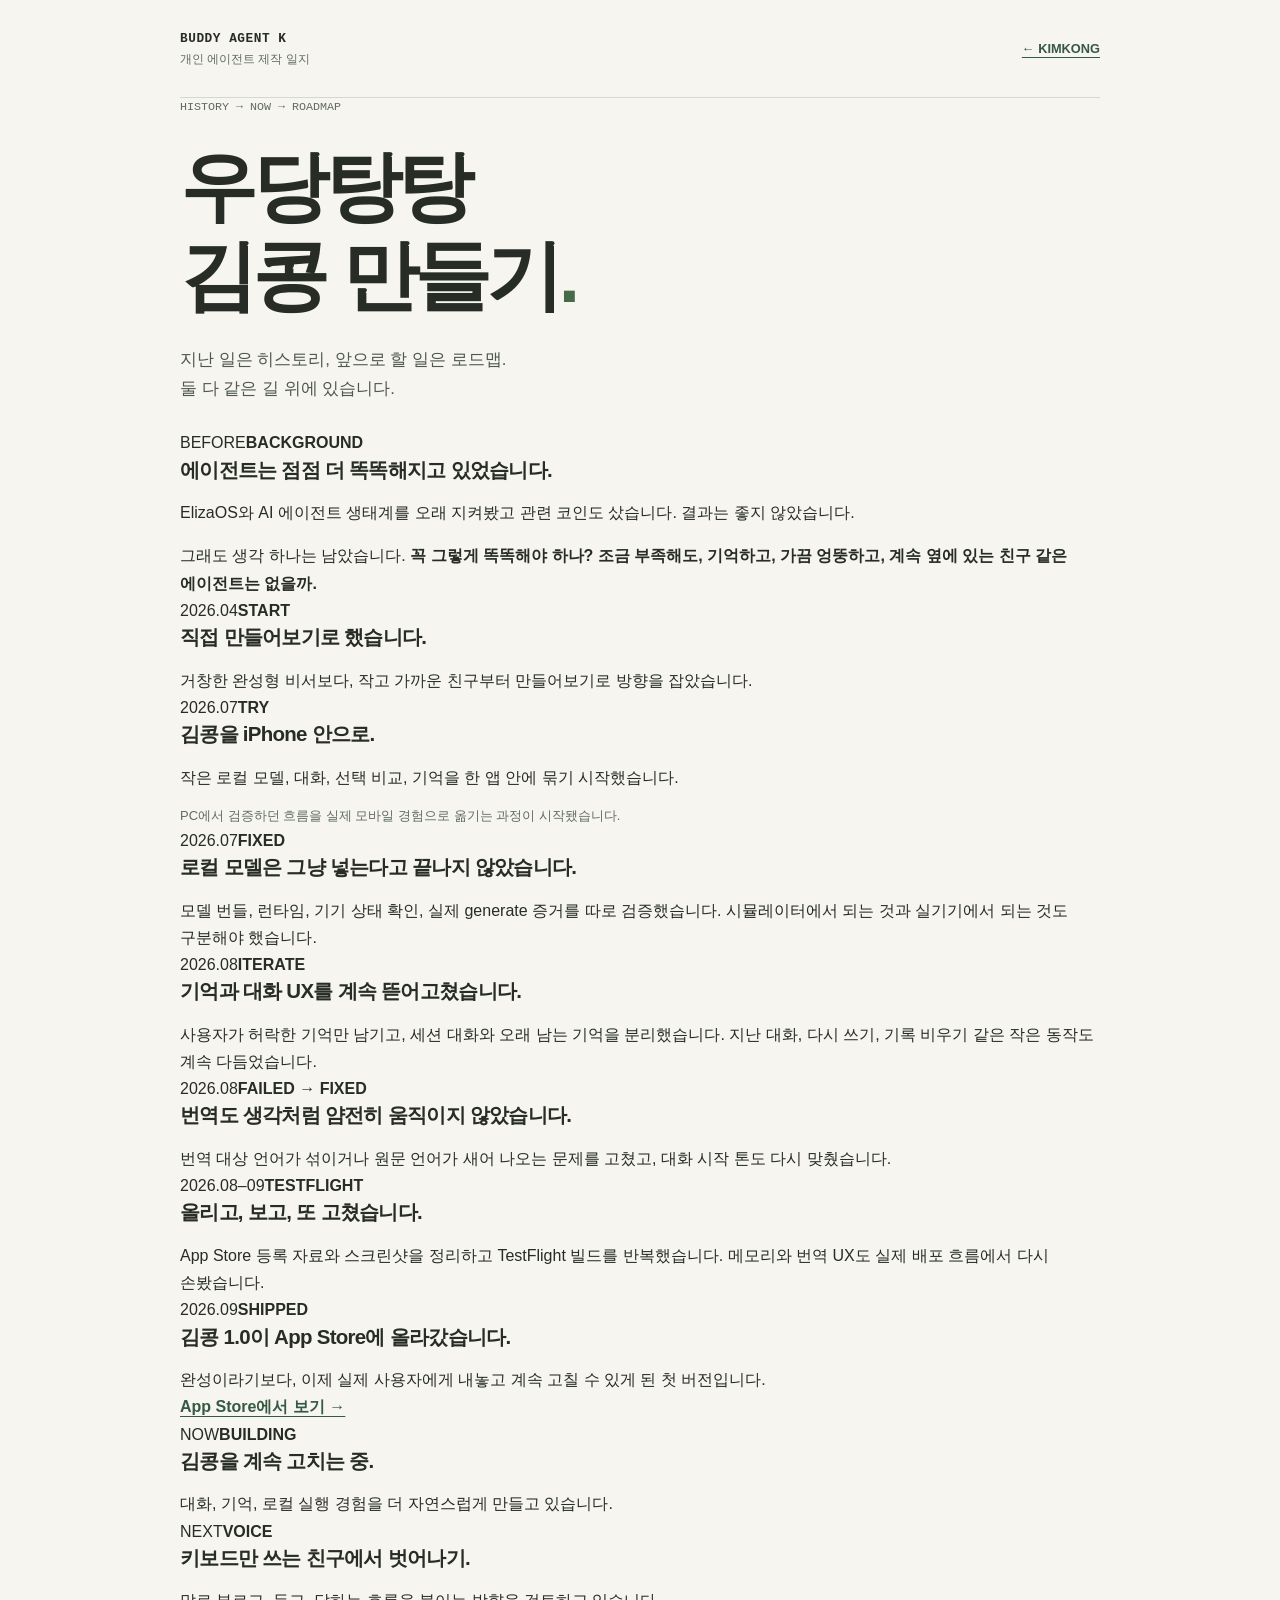
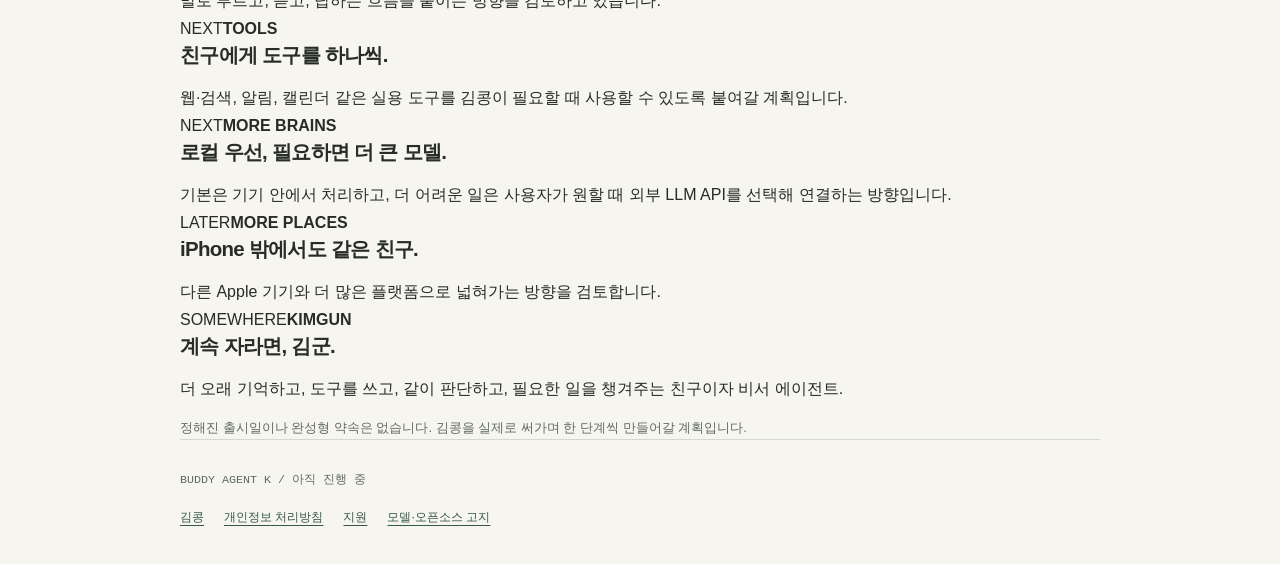
==== journey/index.html @ 725066d2 "Add KimKong journey timeline" ====
<!doctype html>
<html lang="ko">
<head>
  <meta charset="utf-8">
  <meta name="viewport" content="width=device-width, initial-scale=1">
  <meta name="description" content="김콩이 시작되고, 실패하고, 고치고, App Store에 올라오기까지. 그리고 앞으로 붙여갈 기능을 한 타임라인으로 정리합니다.">
  <title>Journey · 김콩</title>
  <link rel="stylesheet" href="../styles.css">
</head>
<body class="home journey-page">
  <a class="skip-link" href="#main">본문으로 건너뛰기</a>
  <div class="site-bar">
    <a class="wordmark" href="../">BUDDY AGENT K<span>개인 에이전트 제작 일지</span></a>
    <a href="../">← KIMKONG</a>
  </div>

  <main id="main">
    <header class="journey-hero">
      <p class="build-label">HISTORY → NOW → ROADMAP</p>
      <h1>우당탕탕<br>김콩 만들기<span class="period">.</span></h1>
      <p class="intro">지난 일은 히스토리, 앞으로 할 일은 로드맵.<br>둘 다 같은 길 위에 있습니다.</p>
    </header>

    <section class="timeline" aria-label="김콩 개발 타임라인">
      <article class="timeline-item past">
        <div class="timeline-meta"><span>BEFORE</span><b>BACKGROUND</b></div>
        <div class="timeline-body">
          <h2>에이전트는 점점 더 똑똑해지고 있었습니다.</h2>
          <p>ElizaOS와 AI 에이전트 생태계를 오래 지켜봤고 관련 코인도 샀습니다. 결과는 좋지 않았습니다.</p>
          <p>그래도 생각 하나는 남았습니다. <strong>꼭 그렇게 똑똑해야 하나? 조금 부족해도, 기억하고, 가끔 엉뚱하고, 계속 옆에 있는 친구 같은 에이전트는 없을까.</strong></p>
        </div>
      </article>

      <article class="timeline-item past">
        <div class="timeline-meta"><span>2026.04</span><b>START</b></div>
        <div class="timeline-body">
          <h2>직접 만들어보기로 했습니다.</h2>
          <p>거창한 완성형 비서보다, 작고 가까운 친구부터 만들어보기로 방향을 잡았습니다.</p>
        </div>
      </article>

      <article class="timeline-item past">
        <div class="timeline-meta"><span>2026.07</span><b>TRY</b></div>
        <div class="timeline-body">
          <h2>김콩을 iPhone 안으로.</h2>
          <p>작은 로컬 모델, 대화, 선택 비교, 기억을 한 앱 안에 묶기 시작했습니다.</p>
          <p class="aside">PC에서 검증하던 흐름을 실제 모바일 경험으로 옮기는 과정이 시작됐습니다.</p>
        </div>
      </article>

      <article class="timeline-item past">
        <div class="timeline-meta"><span>2026.07</span><b>FIXED</b></div>
        <div class="timeline-body">
          <h2>로컬 모델은 그냥 넣는다고 끝나지 않았습니다.</h2>
          <p>모델 번들, 런타임, 기기 상태 확인, 실제 generate 증거를 따로 검증했습니다. 시뮬레이터에서 되는 것과 실기기에서 되는 것도 구분해야 했습니다.</p>
        </div>
      </article>

      <article class="timeline-item past">
        <div class="timeline-meta"><span>2026.08</span><b>ITERATE</b></div>
        <div class="timeline-body">
          <h2>기억과 대화 UX를 계속 뜯어고쳤습니다.</h2>
          <p>사용자가 허락한 기억만 남기고, 세션 대화와 오래 남는 기억을 분리했습니다. 지난 대화, 다시 쓰기, 기록 비우기 같은 작은 동작도 계속 다듬었습니다.</p>
        </div>
      </article>

      <article class="timeline-item past">
        <div class="timeline-meta"><span>2026.08</span><b>FAILED → FIXED</b></div>
        <div class="timeline-body">
          <h2>번역도 생각처럼 얌전히 움직이지 않았습니다.</h2>
          <p>번역 대상 언어가 섞이거나 원문 언어가 새어 나오는 문제를 고쳤고, 대화 시작 톤도 다시 맞췄습니다.</p>
        </div>
      </article>

      <article class="timeline-item past">
        <div class="timeline-meta"><span>2026.08–09</span><b>TESTFLIGHT</b></div>
        <div class="timeline-body">
          <h2>올리고, 보고, 또 고쳤습니다.</h2>
          <p>App Store 등록 자료와 스크린샷을 정리하고 TestFlight 빌드를 반복했습니다. 메모리와 번역 UX도 실제 배포 흐름에서 다시 손봤습니다.</p>
        </div>
      </article>

      <article class="timeline-item past shipped">
        <div class="timeline-meta"><span>2026.09</span><b>SHIPPED</b></div>
        <div class="timeline-body">
          <h2>김콩 1.0이 App Store에 올라갔습니다.</h2>
          <p>완성이라기보다, 이제 실제 사용자에게 내놓고 계속 고칠 수 있게 된 첫 버전입니다.</p>
          <a class="text-link" href="https://apps.apple.com/kr/app/%EA%B9%80%EC%BD%A9/id6804726430">App Store에서 보기 →</a>
        </div>
      </article>

      <article class="timeline-item now">
        <div class="timeline-meta"><span>NOW</span><b>BUILDING</b></div>
        <div class="timeline-body">
          <h2>김콩을 계속 고치는 중.</h2>
          <p>대화, 기억, 로컬 실행 경험을 더 자연스럽게 만들고 있습니다.</p>
        </div>
      </article>

      <article class="timeline-item future">
        <div class="timeline-meta"><span>NEXT</span><b>VOICE</b></div>
        <div class="timeline-body">
          <h2>키보드만 쓰는 친구에서 벗어나기.</h2>
          <p>말로 부르고, 듣고, 답하는 흐름을 붙이는 방향을 검토하고 있습니다.</p>
        </div>
      </article>

      <article class="timeline-item future">
        <div class="timeline-meta"><span>NEXT</span><b>TOOLS</b></div>
        <div class="timeline-body">
          <h2>친구에게 도구를 하나씩.</h2>
          <p>웹·검색, 알림, 캘린더 같은 실용 도구를 김콩이 필요할 때 사용할 수 있도록 붙여갈 계획입니다.</p>
        </div>
      </article>

      <article class="timeline-item future">
        <div class="timeline-meta"><span>NEXT</span><b>MORE BRAINS</b></div>
        <div class="timeline-body">
          <h2>로컬 우선, 필요하면 더 큰 모델.</h2>
          <p>기본은 기기 안에서 처리하고, 더 어려운 일은 사용자가 원할 때 외부 LLM API를 선택해 연결하는 방향입니다.</p>
        </div>
      </article>

      <article class="timeline-item future">
        <div class="timeline-meta"><span>LATER</span><b>MORE PLACES</b></div>
        <div class="timeline-body">
          <h2>iPhone 밖에서도 같은 친구.</h2>
          <p>다른 Apple 기기와 더 많은 플랫폼으로 넓혀가는 방향을 검토합니다.</p>
        </div>
      </article>

      <article class="timeline-item future last">
        <div class="timeline-meta"><span>SOMEWHERE</span><b>KIMGUN</b></div>
        <div class="timeline-body">
          <h2>계속 자라면, 김군.</h2>
          <p>더 오래 기억하고, 도구를 쓰고, 같이 판단하고, 필요한 일을 챙겨주는 친구이자 비서 에이전트.</p>
          <p class="aside">정해진 출시일이나 완성형 약속은 없습니다. 김콩을 실제로 써가며 한 단계씩 만들어갈 계획입니다.</p>
        </div>
      </article>
    </section>
  </main>

  <footer class="site-footer">
    <span class="footer-mark">BUDDY AGENT K <span aria-hidden="true">/</span> 아직 진행 중</span>
    <nav aria-label="정책 및 지원">
      <a href="../">김콩</a>
      <a href="../privacy/">개인정보 처리방침</a>
      <a href="../support/">지원</a>
      <a href="../notices/">모델·오픈소스 고지</a>
    </nav>
  </footer>
</body>
</html>
---- styles.css ----
:root {
  color-scheme: light;
  --canvas: #f8f4e9;
  --card: #fffdf7;
  --ink: #20261f;
  --muted: #606c60;
  --line: #c6cfbd;
  --sage: #dce8d2;
  --coral: #e7745b;
}
* { box-sizing: border-box; }
body { background: var(--canvas); color: var(--ink); font-family: -apple-system, BlinkMacSystemFont, "Apple SD Gothic Neo", sans-serif; line-height: 1.7; margin: 0; }
main { margin: 0 auto; max-width: 820px; padding: 48px 20px 80px; }
header, section { background: var(--card); border: 1px solid var(--line); border-radius: 24px; margin-bottom: 18px; padding: 24px; }
h1, h2 { line-height: 1.3; }
h1 { font-size: clamp(2rem, 7vw, 3.2rem); margin: 0 0 8px; }
h2 { font-size: 1.25rem; margin: 0 0 10px; }
p, ul { margin-bottom: 0; }
ul { padding-left: 1.25rem; }
code { overflow-wrap: anywhere; }
a { color: #9f3f30; font-weight: 700; }
.eyebrow { color: var(--coral); font-size: .82rem; font-weight: 900; letter-spacing: .08em; }
.lead, .meta { color: var(--muted); }
.meta { font-size: .88rem; }
.notice { background: #f8ded5; }
nav { display: flex; flex-wrap: wrap; gap: 12px; margin-top: 18px; }
nav a { background: var(--sage); border-radius: 999px; padding: 8px 14px; text-decoration: none; }
@media (max-width: 520px) { main { padding-top: 20px; } header, section { border-radius: 18px; padding: 18px; } }

/* Homepage only: keep the existing policy and support page styles intact. */
.home { background: #f6f5ef; color: #272c27; word-break: keep-all; overflow-wrap: anywhere; }
.home a { color: #365943; text-underline-offset: 4px; }
.home a:focus-visible { outline: 2px solid #365943; outline-offset: 5px; }
.home .site-bar, .home main, .home .site-footer { width: min(100% - 48px, 920px); margin-inline: auto; }
.home .site-bar { display: flex; align-items: center; justify-content: space-between; gap: 24px; padding: 28px 0; border-bottom: 1px solid #d5d8cd; font-size: .8rem; }
.home .wordmark { color: inherit; font-family: ui-monospace, SFMono-Regular, Consolas, monospace; letter-spacing: .04em; text-decoration: none; }
.home .wordmark span { display: block; font-family: -apple-system, BlinkMacSystemFont, "Apple SD Gothic Neo", sans-serif; font-size: .72rem; font-weight: 400; color: #606c60; letter-spacing: 0; }
.home main { max-width: 920px; padding: 0; }
.home header, .home section { background: none; border: 0; border-radius: 0; margin: 0; padding: 0; }
.home .hero { padding: 68px 0 64px; }
.home .build-label, .home .chapter-label, .home .footer-mark { font-family: ui-monospace, SFMono-Regular, Consolas, monospace; font-size: .73rem; color: #606c60; }
.home .build-label { margin: 0 0 24px; }
.home .build-label span, .home .period { color: #476b48; }
.home h1 { font-size: clamp(2.7rem, 7vw, 4.8rem); font-weight: 750; letter-spacing: -.06em; line-height: 1.16; margin: 0; }
.home .intro { margin: 26px 0; font-size: 1.05rem; color: #4d584e; }
.home .download { display: inline-flex; align-items: center; gap: 26px; padding: 12px 18px; border: 1px solid #365943; background: #365943; color: #fffdf7; border-radius: 5px; text-decoration: none; font-size: .9rem; }
.home .download:hover { background: #294632; }
.home .aside { font-size: .81rem; color: #606c60; margin-top: 14px; }
.home .chapter { display: grid; grid-template-columns: 175px minmax(0, 1fr); gap: 24px; padding: 36px 0; border-top: 1px solid #d5d8cd; }
.home .chapter-label { margin: 4px 0 0; }
.home h2 { font-size: 1.28rem; letter-spacing: -.035em; margin: 0; }
.home .chapter p:not(.chapter-label) { margin-top: 12px; }
.home .chapter p { font-size: .94rem; }
.home .chapter p.aside { font-size: .81rem; }
.home .capabilities { display: grid; grid-template-columns: repeat(2, minmax(0, 1fr)); gap: 8px 20px; list-style: none; padding: 0; margin: 20px 0 0; font-size: .88rem; }
.home .capabilities li::before { content: "+"; color: #476b48; font-family: monospace; margin-right: 10px; }
.home .roadmap { list-style: none; padding: 0; margin: 24px 0; display: grid; grid-template-columns: repeat(5, minmax(0, 1fr)); gap: 14px; }
.home .roadmap li { position: relative; padding-top: 12px; border-top: 2px solid #c7cdbf; }
.home .roadmap li:first-child { border-color: #476b48; }
.home .roadmap li:not(:last-child)::after { content: "→"; position: absolute; right: -12px; top: -16px; color: #606c60; }
.home .roadmap strong { display: block; font-size: .83rem; }
.home .roadmap span { display: block; margin-top: 4px; font-size: .72rem; color: #606c60; }
.home .local-note { margin-top: 28px; padding: 22px; background: #e9ede3; border-left: 2px solid #6f866b; }
.home h3 { font-family: ui-monospace, SFMono-Regular, Consolas, monospace; font-size: 1.25rem; line-height: 1.35; margin: 0; }
.home .project-links { display: flex; flex-wrap: wrap; gap: 12px 24px; margin-top: 20px; font-size: .85rem; }
.home .site-footer { padding: 24px 0 32px; border-top: 1px solid #d5d8cd; }
.home .site-footer nav { margin-top: 12px; gap: 8px 20px; }
.home .site-footer nav a { padding: 4px 0; background: none; border-radius: 0; font-size: .78rem; font-weight: 500; text-decoration: underline; }
.home .skip-link { position: absolute; top: 8px; left: 12px; padding: 8px 12px; background: #fffdf7; transform: translateY(-160%); }
.home .skip-link:focus { transform: translateY(0); }
@media (max-width: 640px) {
  .home .site-bar, .home main, .home .site-footer { width: calc(100% - 40px); }
  .home .hero { padding: 48px 0; }
  .home .chapter { grid-template-columns: minmax(0, 1fr); gap: 16px; padding: 28px 0; }
  .home .intro { font-size: .95rem; }
  .home .roadmap { grid-template-columns: minmax(0, 1fr); gap: 0; }
  .home .roadmap li { border-top: 0; border-left: 2px solid #c7cdbf; padding: 8px 0 12px 18px; }
  .home .roadmap li:not(:last-child)::after { content: "↓"; left: -7px; right: auto; top: auto; bottom: -7px; background: #f6f5ef; line-height: 14px; }
  .home .roadmap span { margin-top: 0; }
}
@media (max-width: 380px) {
  .home .capabilities { grid-template-columns: minmax(0, 1fr); }
}
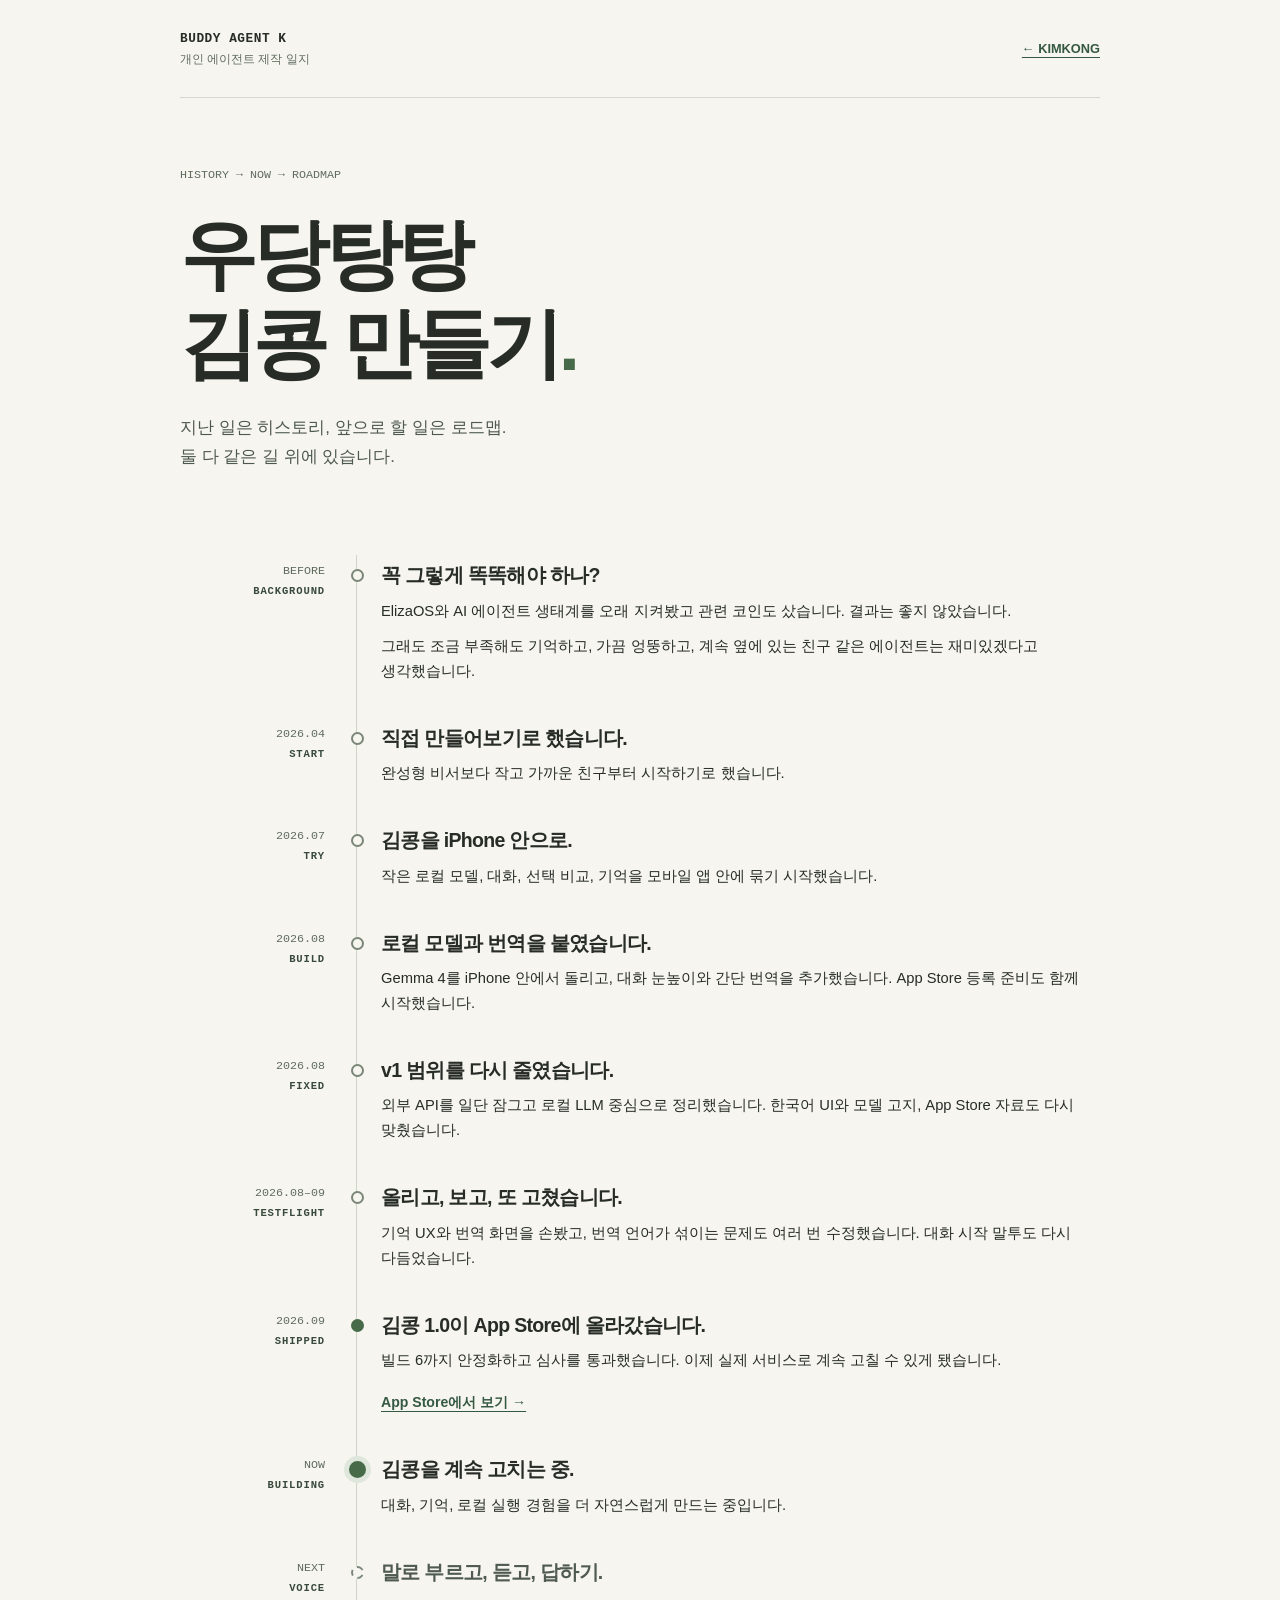
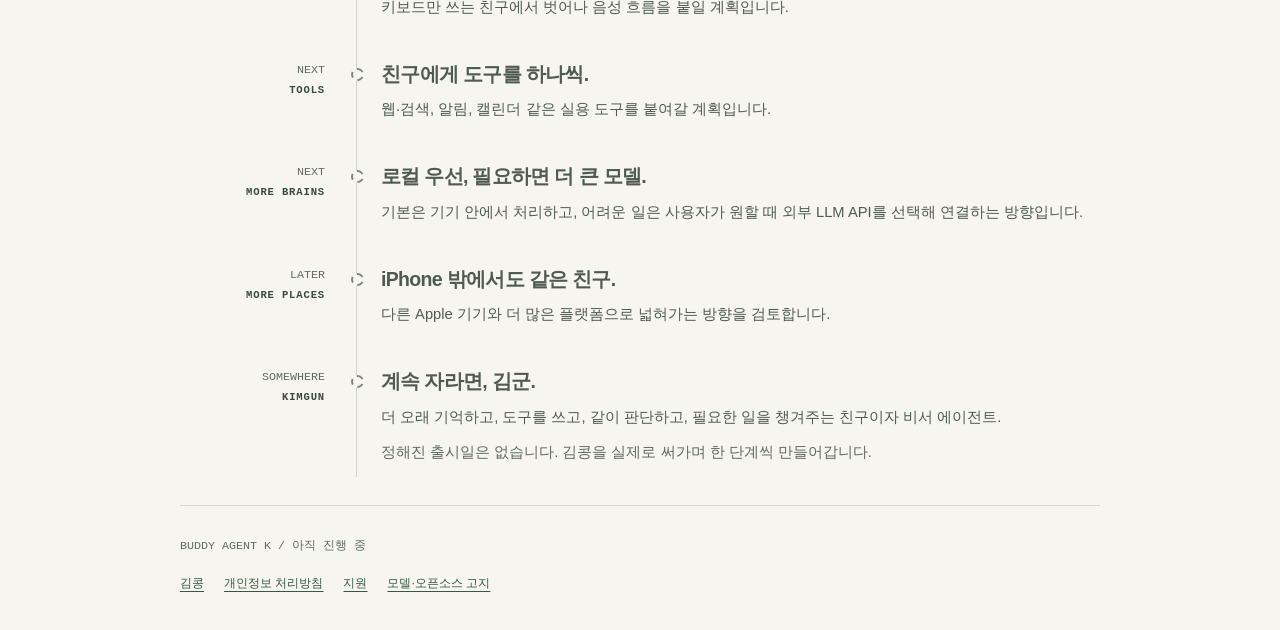
==== commit 5899b9ff: "docs: sync journey with Kimkong PR history" ====
--- a/journey/index.html
+++ b/journey/index.html
@@ -25,9 +25,9 @@
       <article class="timeline-item past">
         <div class="timeline-meta"><span>BEFORE</span><b>BACKGROUND</b></div>
         <div class="timeline-body">
-          <h2>에이전트는 점점 더 똑똑해지고 있었습니다.</h2>
+          <h2>꼭 그렇게 똑똑해야 하나?</h2>
           <p>ElizaOS와 AI 에이전트 생태계를 오래 지켜봤고 관련 코인도 샀습니다. 결과는 좋지 않았습니다.</p>
-          <p>그래도 생각 하나는 남았습니다. <strong>꼭 그렇게 똑똑해야 하나? 조금 부족해도, 기억하고, 가끔 엉뚱하고, 계속 옆에 있는 친구 같은 에이전트는 없을까.</strong></p>
+          <p>그래도 조금 부족해도 기억하고, 가끔 엉뚱하고, 계속 옆에 있는 친구 같은 에이전트는 재미있겠다고 생각했습니다.</p>
         </div>
       </article>
 
@@ -35,7 +35,7 @@
         <div class="timeline-meta"><span>2026.04</span><b>START</b></div>
         <div class="timeline-body">
           <h2>직접 만들어보기로 했습니다.</h2>
-          <p>거창한 완성형 비서보다, 작고 가까운 친구부터 만들어보기로 방향을 잡았습니다.</p>
+          <p>완성형 비서보다 작고 가까운 친구부터 시작하기로 했습니다.</p>
         </div>
       </article>
 
@@ -43,32 +43,23 @@
         <div class="timeline-meta"><span>2026.07</span><b>TRY</b></div>
         <div class="timeline-body">
           <h2>김콩을 iPhone 안으로.</h2>
-          <p>작은 로컬 모델, 대화, 선택 비교, 기억을 한 앱 안에 묶기 시작했습니다.</p>
-          <p class="aside">PC에서 검증하던 흐름을 실제 모바일 경험으로 옮기는 과정이 시작됐습니다.</p>
+          <p>작은 로컬 모델, 대화, 선택 비교, 기억을 모바일 앱 안에 묶기 시작했습니다.</p>
         </div>
       </article>
 
       <article class="timeline-item past">
-        <div class="timeline-meta"><span>2026.07</span><b>FIXED</b></div>
+        <div class="timeline-meta"><span>2026.08</span><b>BUILD</b></div>
         <div class="timeline-body">
-          <h2>로컬 모델은 그냥 넣는다고 끝나지 않았습니다.</h2>
-          <p>모델 번들, 런타임, 기기 상태 확인, 실제 generate 증거를 따로 검증했습니다. 시뮬레이터에서 되는 것과 실기기에서 되는 것도 구분해야 했습니다.</p>
+          <h2>로컬 모델과 번역을 붙였습니다.</h2>
+          <p>Gemma 4를 iPhone 안에서 돌리고, 대화 눈높이와 간단 번역을 추가했습니다. App Store 등록 준비도 함께 시작했습니다.</p>
         </div>
       </article>
 
       <article class="timeline-item past">
-        <div class="timeline-meta"><span>2026.08</span><b>ITERATE</b></div>
+        <div class="timeline-meta"><span>2026.08</span><b>FIXED</b></div>
         <div class="timeline-body">
-          <h2>기억과 대화 UX를 계속 뜯어고쳤습니다.</h2>
-          <p>사용자가 허락한 기억만 남기고, 세션 대화와 오래 남는 기억을 분리했습니다. 지난 대화, 다시 쓰기, 기록 비우기 같은 작은 동작도 계속 다듬었습니다.</p>
-        </div>
-      </article>
-
-      <article class="timeline-item past">
-        <div class="timeline-meta"><span>2026.08</span><b>FAILED → FIXED</b></div>
-        <div class="timeline-body">
-          <h2>번역도 생각처럼 얌전히 움직이지 않았습니다.</h2>
-          <p>번역 대상 언어가 섞이거나 원문 언어가 새어 나오는 문제를 고쳤고, 대화 시작 톤도 다시 맞췄습니다.</p>
+          <h2>v1 범위를 다시 줄였습니다.</h2>
+          <p>외부 API를 일단 잠그고 로컬 LLM 중심으로 정리했습니다. 한국어 UI와 모델 고지, App Store 자료도 다시 맞췄습니다.</p>
         </div>
       </article>
 
@@ -76,7 +67,7 @@
         <div class="timeline-meta"><span>2026.08–09</span><b>TESTFLIGHT</b></div>
         <div class="timeline-body">
           <h2>올리고, 보고, 또 고쳤습니다.</h2>
-          <p>App Store 등록 자료와 스크린샷을 정리하고 TestFlight 빌드를 반복했습니다. 메모리와 번역 UX도 실제 배포 흐름에서 다시 손봤습니다.</p>
+          <p>기억 UX와 번역 화면을 손봤고, 번역 언어가 섞이는 문제도 여러 번 수정했습니다. 대화 시작 말투도 다시 다듬었습니다.</p>
         </div>
       </article>
 
@@ -84,7 +75,7 @@
         <div class="timeline-meta"><span>2026.09</span><b>SHIPPED</b></div>
         <div class="timeline-body">
           <h2>김콩 1.0이 App Store에 올라갔습니다.</h2>
-          <p>완성이라기보다, 이제 실제 사용자에게 내놓고 계속 고칠 수 있게 된 첫 버전입니다.</p>
+          <p>빌드 6까지 안정화하고 심사를 통과했습니다. 이제 실제 서비스로 계속 고칠 수 있게 됐습니다.</p>
           <a class="text-link" href="https://apps.apple.com/kr/app/%EA%B9%80%EC%BD%A9/id6804726430">App Store에서 보기 →</a>
         </div>
       </article>
@@ -93,15 +84,15 @@
         <div class="timeline-meta"><span>NOW</span><b>BUILDING</b></div>
         <div class="timeline-body">
           <h2>김콩을 계속 고치는 중.</h2>
-          <p>대화, 기억, 로컬 실행 경험을 더 자연스럽게 만들고 있습니다.</p>
+          <p>대화, 기억, 로컬 실행 경험을 더 자연스럽게 만드는 중입니다.</p>
         </div>
       </article>
 
       <article class="timeline-item future">
         <div class="timeline-meta"><span>NEXT</span><b>VOICE</b></div>
         <div class="timeline-body">
-          <h2>키보드만 쓰는 친구에서 벗어나기.</h2>
-          <p>말로 부르고, 듣고, 답하는 흐름을 붙이는 방향을 검토하고 있습니다.</p>
+          <h2>말로 부르고, 듣고, 답하기.</h2>
+          <p>키보드만 쓰는 친구에서 벗어나 음성 흐름을 붙일 계획입니다.</p>
         </div>
       </article>
 
@@ -109,7 +100,7 @@
         <div class="timeline-meta"><span>NEXT</span><b>TOOLS</b></div>
         <div class="timeline-body">
           <h2>친구에게 도구를 하나씩.</h2>
-          <p>웹·검색, 알림, 캘린더 같은 실용 도구를 김콩이 필요할 때 사용할 수 있도록 붙여갈 계획입니다.</p>
+          <p>웹·검색, 알림, 캘린더 같은 실용 도구를 붙여갈 계획입니다.</p>
         </div>
       </article>
 
@@ -117,7 +108,7 @@
         <div class="timeline-meta"><span>NEXT</span><b>MORE BRAINS</b></div>
         <div class="timeline-body">
           <h2>로컬 우선, 필요하면 더 큰 모델.</h2>
-          <p>기본은 기기 안에서 처리하고, 더 어려운 일은 사용자가 원할 때 외부 LLM API를 선택해 연결하는 방향입니다.</p>
+          <p>기본은 기기 안에서 처리하고, 어려운 일은 사용자가 원할 때 외부 LLM API를 선택해 연결하는 방향입니다.</p>
         </div>
       </article>
 
@@ -134,7 +125,7 @@
         <div class="timeline-body">
           <h2>계속 자라면, 김군.</h2>
           <p>더 오래 기억하고, 도구를 쓰고, 같이 판단하고, 필요한 일을 챙겨주는 친구이자 비서 에이전트.</p>
-          <p class="aside">정해진 출시일이나 완성형 약속은 없습니다. 김콩을 실제로 써가며 한 단계씩 만들어갈 계획입니다.</p>
+          <p class="aside">정해진 출시일은 없습니다. 김콩을 실제로 써가며 한 단계씩 만들어갑니다.</p>
         </div>
       </article>
     </section>
--- a/styles.css
+++ b/styles.css
@@ -27,7 +27,7 @@
 nav a { background: var(--sage); border-radius: 999px; padding: 8px 14px; text-decoration: none; }
 @media (max-width: 520px) { main { padding-top: 20px; } header, section { border-radius: 18px; padding: 18px; } }
 
-/* Homepage only: keep the existing policy and support page styles intact. */
+/* Marketing pages */
 .home { background: #f6f5ef; color: #272c27; word-break: keep-all; overflow-wrap: anywhere; }
 .home a { color: #365943; text-underline-offset: 4px; }
 .home a:focus-visible { outline: 2px solid #365943; outline-offset: 5px; }
@@ -38,13 +38,20 @@
 .home main { max-width: 920px; padding: 0; }
 .home header, .home section { background: none; border: 0; border-radius: 0; margin: 0; padding: 0; }
 .home .hero { padding: 68px 0 64px; }
-.home .build-label, .home .chapter-label, .home .footer-mark { font-family: ui-monospace, SFMono-Regular, Consolas, monospace; font-size: .73rem; color: #606c60; }
+.home .hero-with-character { display: grid; grid-template-columns: minmax(0, 1fr) 220px; gap: 56px; align-items: center; }
+.home .build-label, .home .chapter-label, .home .footer-mark, .home .timeline-meta { font-family: ui-monospace, SFMono-Regular, Consolas, monospace; font-size: .73rem; color: #606c60; }
 .home .build-label { margin: 0 0 24px; }
 .home .build-label span, .home .period { color: #476b48; }
 .home h1 { font-size: clamp(2.7rem, 7vw, 4.8rem); font-weight: 750; letter-spacing: -.06em; line-height: 1.16; margin: 0; }
 .home .intro { margin: 26px 0; font-size: 1.05rem; color: #4d584e; }
-.home .download { display: inline-flex; align-items: center; gap: 26px; padding: 12px 18px; border: 1px solid #365943; background: #365943; color: #fffdf7; border-radius: 5px; text-decoration: none; font-size: .9rem; }
-.home .download:hover { background: #294632; }
+.home .character-slot { display: grid; place-items: center; aspect-ratio: 1; }
+.home .character-slot img { display: block; width: 100%; height: 100%; object-fit: cover; border-radius: 24%; box-shadow: 0 14px 35px rgba(35, 46, 36, .10); }
+.home .character-fallback { display: grid; place-items: center; width: 100%; height: 100%; border: 1px solid #cdd3c6; border-radius: 24%; background: #e7ebe1; font-size: 5rem; font-weight: 800; letter-spacing: -.08em; color: #476b48; }
+.home .app-store-badge { display: inline-flex; align-items: center; gap: 10px; min-width: 168px; padding: 8px 14px 9px; border: 1px solid #111; border-radius: 8px; background: #050505; color: #fff; text-decoration: none; line-height: 1; }
+.home .app-store-badge:hover { background: #171717; }
+.home .app-store-badge .apple-mark { font-size: 1.8rem; line-height: 1; }
+.home .app-store-badge small { display: block; font-size: .57rem; font-weight: 500; letter-spacing: .01em; }
+.home .app-store-badge strong { display: block; margin-top: 2px; font-size: 1.12rem; font-weight: 600; letter-spacing: -.02em; }
 .home .aside { font-size: .81rem; color: #606c60; margin-top: 14px; }
 .home .chapter { display: grid; grid-template-columns: 175px minmax(0, 1fr); gap: 24px; padding: 36px 0; border-top: 1px solid #d5d8cd; }
 .home .chapter-label { margin: 4px 0 0; }
@@ -54,29 +61,47 @@
 .home .chapter p.aside { font-size: .81rem; }
 .home .capabilities { display: grid; grid-template-columns: repeat(2, minmax(0, 1fr)); gap: 8px 20px; list-style: none; padding: 0; margin: 20px 0 0; font-size: .88rem; }
 .home .capabilities li::before { content: "+"; color: #476b48; font-family: monospace; margin-right: 10px; }
-.home .roadmap { list-style: none; padding: 0; margin: 24px 0; display: grid; grid-template-columns: repeat(5, minmax(0, 1fr)); gap: 14px; }
-.home .roadmap li { position: relative; padding-top: 12px; border-top: 2px solid #c7cdbf; }
-.home .roadmap li:first-child { border-color: #476b48; }
-.home .roadmap li:not(:last-child)::after { content: "→"; position: absolute; right: -12px; top: -16px; color: #606c60; }
-.home .roadmap strong { display: block; font-size: .83rem; }
-.home .roadmap span { display: block; margin-top: 4px; font-size: .72rem; color: #606c60; }
 .home .local-note { margin-top: 28px; padding: 22px; background: #e9ede3; border-left: 2px solid #6f866b; }
 .home h3 { font-family: ui-monospace, SFMono-Regular, Consolas, monospace; font-size: 1.25rem; line-height: 1.35; margin: 0; }
-.home .project-links { display: flex; flex-wrap: wrap; gap: 12px 24px; margin-top: 20px; font-size: .85rem; }
+.home .text-link { display: inline-block; margin-top: 18px; font-size: .88rem; }
 .home .site-footer { padding: 24px 0 32px; border-top: 1px solid #d5d8cd; }
 .home .site-footer nav { margin-top: 12px; gap: 8px 20px; }
 .home .site-footer nav a { padding: 4px 0; background: none; border-radius: 0; font-size: .78rem; font-weight: 500; text-decoration: underline; }
 .home .skip-link { position: absolute; top: 8px; left: 12px; padding: 8px 12px; background: #fffdf7; transform: translateY(-160%); }
 .home .skip-link:focus { transform: translateY(0); }
-@media (max-width: 640px) {
+
+/* Journey timeline */
+.journey-page .journey-hero { padding: 68px 0 58px; }
+.journey-page .timeline { position: relative; padding: 8px 0 40px; }
+.journey-page .timeline::before { content: ""; position: absolute; left: 176px; top: 0; bottom: 28px; width: 1px; background: #cfd4c9; }
+.journey-page .timeline-item { position: relative; display: grid; grid-template-columns: 145px minmax(0, 1fr); gap: 56px; padding: 0 0 42px; }
+.journey-page .timeline-item::before { content: ""; position: absolute; left: 171px; top: 6px; width: 9px; height: 9px; border-radius: 50%; background: #f6f5ef; border: 2px solid #7a8678; }
+.journey-page .timeline-meta { text-align: right; line-height: 1.45; }
+.journey-page .timeline-meta span, .journey-page .timeline-meta b { display: block; }
+.journey-page .timeline-meta b { margin-top: 4px; color: #394a3d; font-size: .66rem; letter-spacing: .08em; }
+.journey-page .timeline-body h2 { font-size: 1.22rem; }
+.journey-page .timeline-body p { margin-top: 10px; font-size: .92rem; }
+.journey-page .timeline-item.shipped::before { background: #476b48; border-color: #476b48; }
+.journey-page .timeline-item.now::before { width: 13px; height: 13px; left: 169px; top: 4px; background: #476b48; border-color: #476b48; box-shadow: 0 0 0 5px #dfe7dc; }
+.journey-page .timeline-item.future { color: #4f5b50; }
+.journey-page .timeline-item.future::before { border-style: dashed; background: #f6f5ef; }
+.journey-page .timeline-item.last { padding-bottom: 0; }
+
+@media (max-width: 700px) {
   .home .site-bar, .home main, .home .site-footer { width: calc(100% - 40px); }
   .home .hero { padding: 48px 0; }
+  .home .hero-with-character { grid-template-columns: minmax(0, 1fr); gap: 32px; }
+  .home .character-slot { width: min(62vw, 210px); order: -1; }
   .home .chapter { grid-template-columns: minmax(0, 1fr); gap: 16px; padding: 28px 0; }
   .home .intro { font-size: .95rem; }
-  .home .roadmap { grid-template-columns: minmax(0, 1fr); gap: 0; }
-  .home .roadmap li { border-top: 0; border-left: 2px solid #c7cdbf; padding: 8px 0 12px 18px; }
-  .home .roadmap li:not(:last-child)::after { content: "↓"; left: -7px; right: auto; top: auto; bottom: -7px; background: #f6f5ef; line-height: 14px; }
-  .home .roadmap span { margin-top: 0; }
+  .journey-page .journey-hero { padding: 48px 0; }
+  .journey-page .timeline::before { left: 7px; }
+  .journey-page .timeline-item { grid-template-columns: minmax(0, 1fr); gap: 9px; padding: 0 0 34px 28px; }
+  .journey-page .timeline-item::before { left: 2px; top: 6px; }
+  .journey-page .timeline-item.now::before { left: 0; }
+  .journey-page .timeline-meta { text-align: left; }
+  .journey-page .timeline-meta span, .journey-page .timeline-meta b { display: inline; }
+  .journey-page .timeline-meta b { margin-left: 8px; }
 }
 @media (max-width: 380px) {
   .home .capabilities { grid-template-columns: minmax(0, 1fr); }
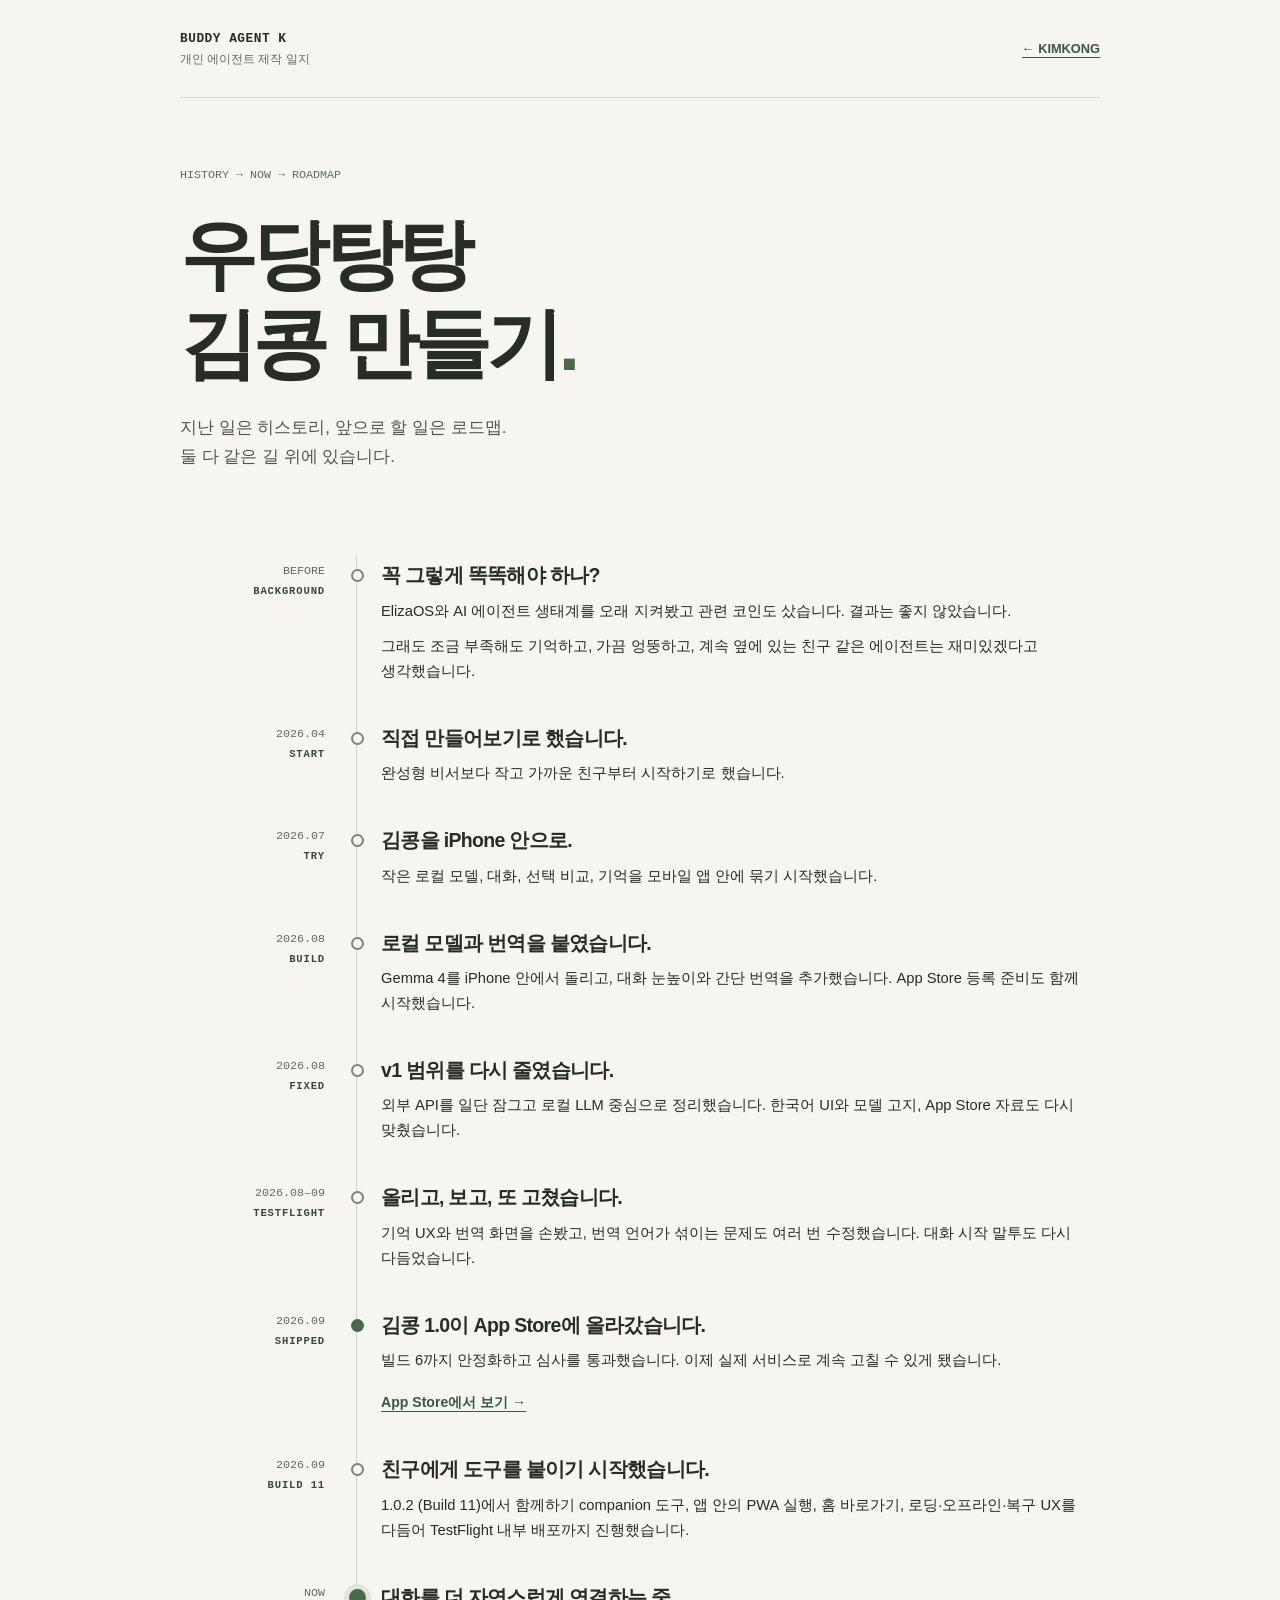
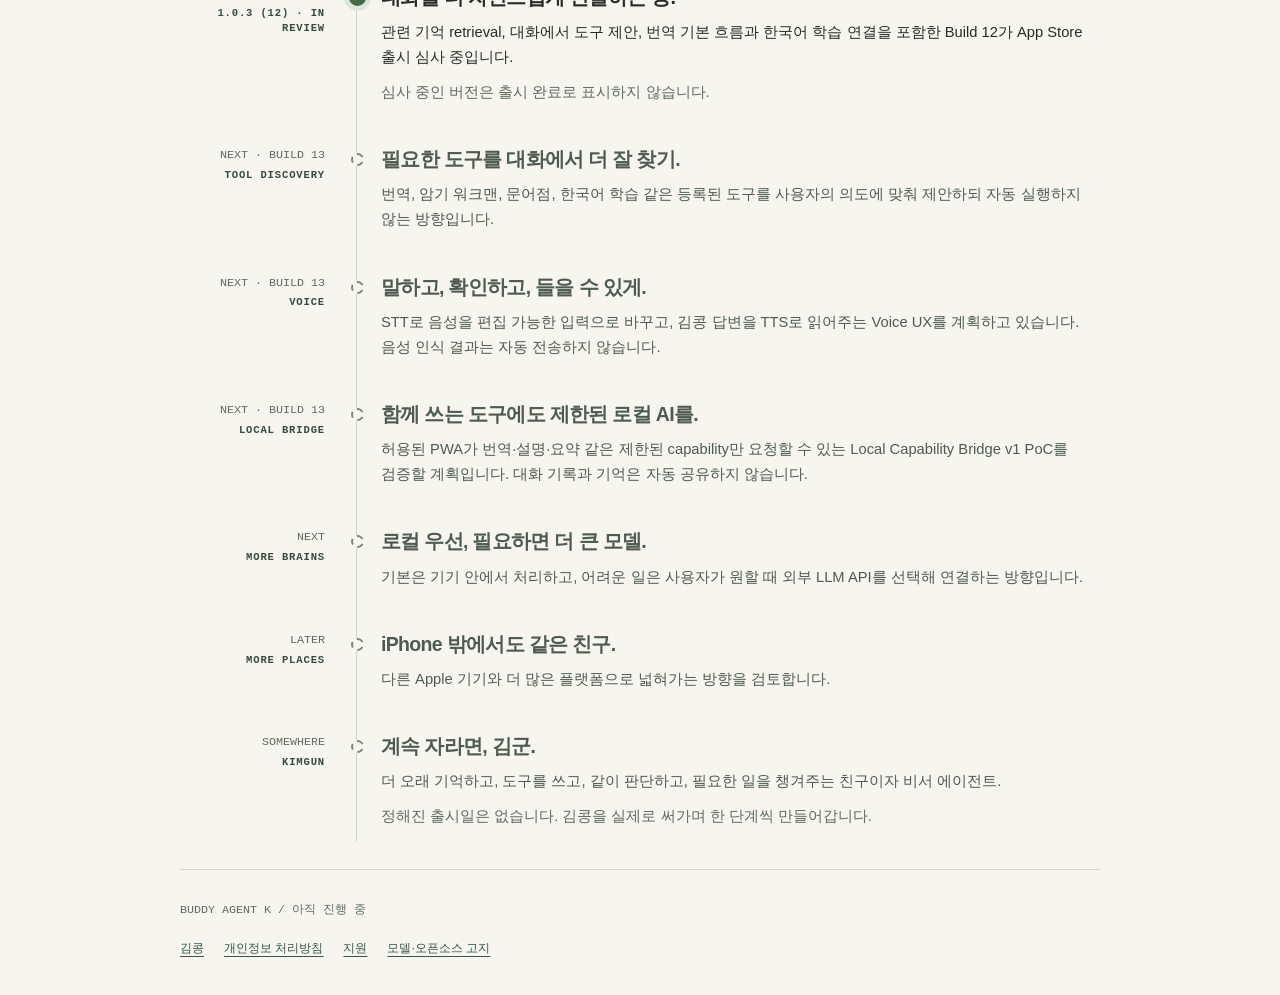
==== commit ddb3001f: "docs: update journey through build 12 and build 13 roadmap" ====
--- a/journey/index.html
+++ b/journey/index.html
@@ -80,27 +80,44 @@
         </div>
       </article>
 
+      <article class="timeline-item past">
+        <div class="timeline-meta"><span>2026.09</span><b>BUILD 11</b></div>
+        <div class="timeline-body">
+          <h2>친구에게 도구를 붙이기 시작했습니다.</h2>
+          <p>1.0.2 (Build 11)에서 함께하기 companion 도구, 앱 안의 PWA 실행, 홈 바로가기, 로딩·오프라인·복구 UX를 다듬어 TestFlight 내부 배포까지 진행했습니다.</p>
+        </div>
+      </article>
+
       <article class="timeline-item now">
-        <div class="timeline-meta"><span>NOW</span><b>BUILDING</b></div>
+        <div class="timeline-meta"><span>NOW</span><b>1.0.3 (12) · IN REVIEW</b></div>
         <div class="timeline-body">
-          <h2>김콩을 계속 고치는 중.</h2>
-          <p>대화, 기억, 로컬 실행 경험을 더 자연스럽게 만드는 중입니다.</p>
+          <h2>대화를 더 자연스럽게 연결하는 중.</h2>
+          <p>관련 기억 retrieval, 대화에서 도구 제안, 번역 기본 흐름과 한국어 학습 연결을 포함한 Build 12가 App Store 출시 심사 중입니다.</p>
+          <p class="aside">심사 중인 버전은 출시 완료로 표시하지 않습니다.</p>
         </div>
       </article>
 
       <article class="timeline-item future">
-        <div class="timeline-meta"><span>NEXT</span><b>VOICE</b></div>
+        <div class="timeline-meta"><span>NEXT · BUILD 13</span><b>TOOL DISCOVERY</b></div>
         <div class="timeline-body">
-          <h2>말로 부르고, 듣고, 답하기.</h2>
-          <p>키보드만 쓰는 친구에서 벗어나 음성 흐름을 붙일 계획입니다.</p>
+          <h2>필요한 도구를 대화에서 더 잘 찾기.</h2>
+          <p>번역, 암기 워크맨, 문어점, 한국어 학습 같은 등록된 도구를 사용자의 의도에 맞춰 제안하되 자동 실행하지 않는 방향입니다.</p>
         </div>
       </article>
 
       <article class="timeline-item future">
-        <div class="timeline-meta"><span>NEXT</span><b>TOOLS</b></div>
+        <div class="timeline-meta"><span>NEXT · BUILD 13</span><b>VOICE</b></div>
         <div class="timeline-body">
-          <h2>친구에게 도구를 하나씩.</h2>
-          <p>웹·검색, 알림, 캘린더 같은 실용 도구를 붙여갈 계획입니다.</p>
+          <h2>말하고, 확인하고, 들을 수 있게.</h2>
+          <p>STT로 음성을 편집 가능한 입력으로 바꾸고, 김콩 답변을 TTS로 읽어주는 Voice UX를 계획하고 있습니다. 음성 인식 결과는 자동 전송하지 않습니다.</p>
+        </div>
+      </article>
+
+      <article class="timeline-item future">
+        <div class="timeline-meta"><span>NEXT · BUILD 13</span><b>LOCAL BRIDGE</b></div>
+        <div class="timeline-body">
+          <h2>함께 쓰는 도구에도 제한된 로컬 AI를.</h2>
+          <p>허용된 PWA가 번역·설명·요약 같은 제한된 capability만 요청할 수 있는 Local Capability Bridge v1 PoC를 검증할 계획입니다. 대화 기록과 기억은 자동 공유하지 않습니다.</p>
         </div>
       </article>
 
--- a/styles.css
+++ b/styles.css
@@ -46,7 +46,6 @@
 .home .intro { margin: 26px 0; font-size: 1.05rem; color: #4d584e; }
 .home .character-slot { display: grid; place-items: center; aspect-ratio: 1; }
 .home .character-slot img { display: block; width: 100%; height: 100%; object-fit: cover; border-radius: 24%; box-shadow: 0 14px 35px rgba(35, 46, 36, .10); }
-.home .character-fallback { display: grid; place-items: center; width: 100%; height: 100%; border: 1px solid #cdd3c6; border-radius: 24%; background: #e7ebe1; font-size: 5rem; font-weight: 800; letter-spacing: -.08em; color: #476b48; }
 .home .app-store-badge { display: inline-flex; align-items: center; gap: 10px; min-width: 168px; padding: 8px 14px 9px; border: 1px solid #111; border-radius: 8px; background: #050505; color: #fff; text-decoration: none; line-height: 1; }
 .home .app-store-badge:hover { background: #171717; }
 .home .app-store-badge .apple-mark { font-size: 1.8rem; line-height: 1; }
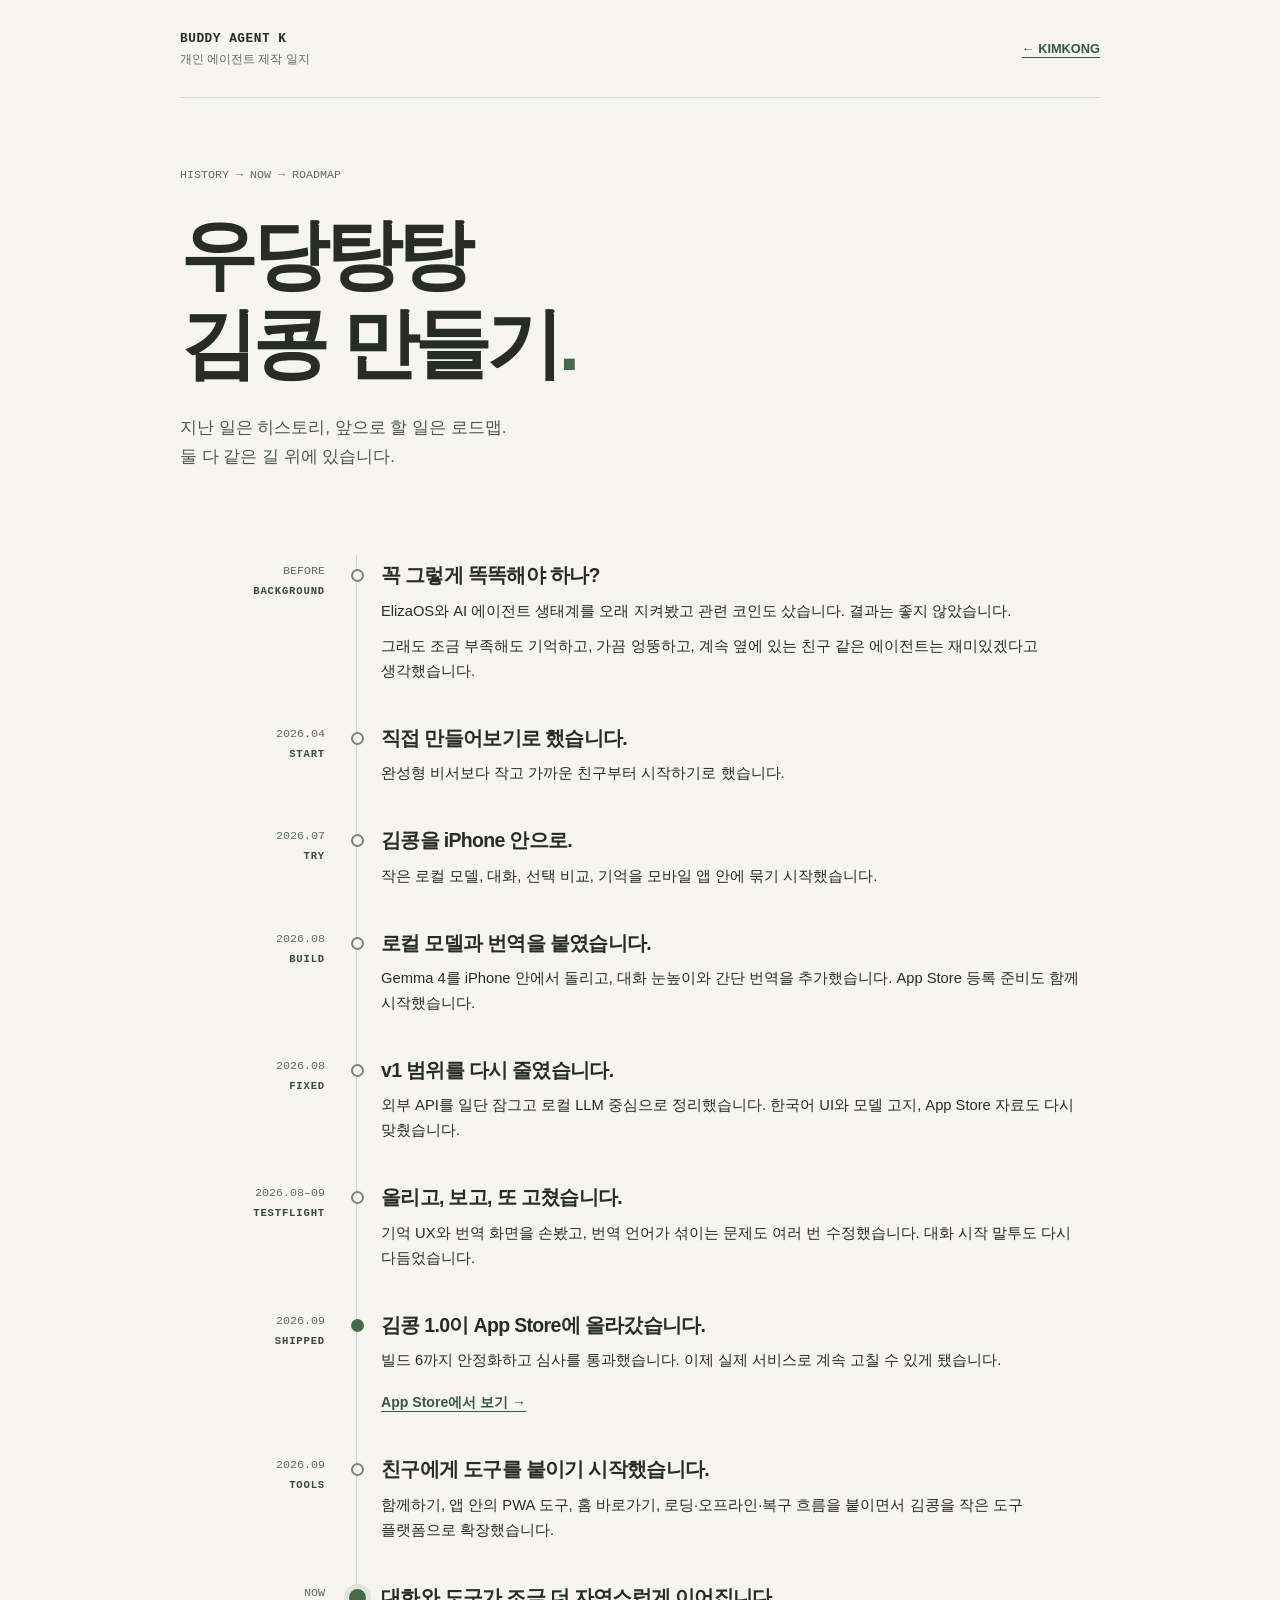
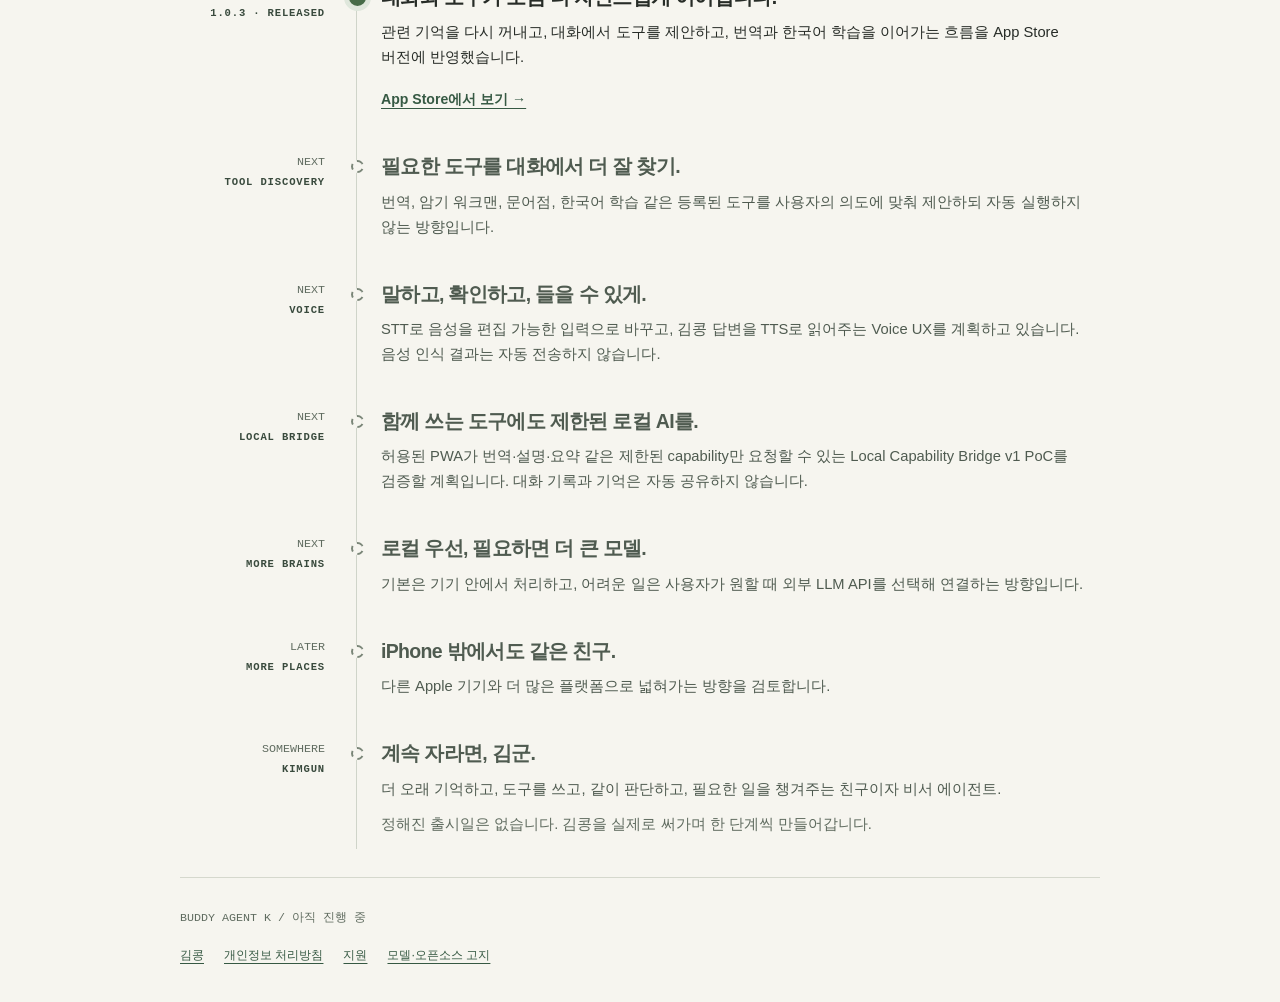
==== commit e3adb82f: "docs: make journey milestone-based and mark 1.0.3 released" ====
--- a/journey/index.html
+++ b/journey/index.html
@@ -81,24 +81,24 @@
       </article>
 
       <article class="timeline-item past">
-        <div class="timeline-meta"><span>2026.09</span><b>BUILD 11</b></div>
+        <div class="timeline-meta"><span>2026.09</span><b>TOOLS</b></div>
         <div class="timeline-body">
           <h2>친구에게 도구를 붙이기 시작했습니다.</h2>
-          <p>1.0.2 (Build 11)에서 함께하기 companion 도구, 앱 안의 PWA 실행, 홈 바로가기, 로딩·오프라인·복구 UX를 다듬어 TestFlight 내부 배포까지 진행했습니다.</p>
+          <p>함께하기, 앱 안의 PWA 도구, 홈 바로가기, 로딩·오프라인·복구 흐름을 붙이면서 김콩을 작은 도구 플랫폼으로 확장했습니다.</p>
         </div>
       </article>
 
-      <article class="timeline-item now">
-        <div class="timeline-meta"><span>NOW</span><b>1.0.3 (12) · IN REVIEW</b></div>
+      <article class="timeline-item now shipped">
+        <div class="timeline-meta"><span>NOW</span><b>1.0.3 · RELEASED</b></div>
         <div class="timeline-body">
-          <h2>대화를 더 자연스럽게 연결하는 중.</h2>
-          <p>관련 기억 retrieval, 대화에서 도구 제안, 번역 기본 흐름과 한국어 학습 연결을 포함한 Build 12가 App Store 출시 심사 중입니다.</p>
-          <p class="aside">심사 중인 버전은 출시 완료로 표시하지 않습니다.</p>
+          <h2>대화와 도구가 조금 더 자연스럽게 이어집니다.</h2>
+          <p>관련 기억을 다시 꺼내고, 대화에서 도구를 제안하고, 번역과 한국어 학습을 이어가는 흐름을 App Store 버전에 반영했습니다.</p>
+          <a class="text-link" href="https://apps.apple.com/kr/app/%EA%B9%80%EC%BD%A9/id6804726430">App Store에서 보기 →</a>
         </div>
       </article>
 
       <article class="timeline-item future">
-        <div class="timeline-meta"><span>NEXT · BUILD 13</span><b>TOOL DISCOVERY</b></div>
+        <div class="timeline-meta"><span>NEXT</span><b>TOOL DISCOVERY</b></div>
         <div class="timeline-body">
           <h2>필요한 도구를 대화에서 더 잘 찾기.</h2>
           <p>번역, 암기 워크맨, 문어점, 한국어 학습 같은 등록된 도구를 사용자의 의도에 맞춰 제안하되 자동 실행하지 않는 방향입니다.</p>
@@ -106,7 +106,7 @@
       </article>
 
       <article class="timeline-item future">
-        <div class="timeline-meta"><span>NEXT · BUILD 13</span><b>VOICE</b></div>
+        <div class="timeline-meta"><span>NEXT</span><b>VOICE</b></div>
         <div class="timeline-body">
           <h2>말하고, 확인하고, 들을 수 있게.</h2>
           <p>STT로 음성을 편집 가능한 입력으로 바꾸고, 김콩 답변을 TTS로 읽어주는 Voice UX를 계획하고 있습니다. 음성 인식 결과는 자동 전송하지 않습니다.</p>
@@ -114,7 +114,7 @@
       </article>
 
       <article class="timeline-item future">
-        <div class="timeline-meta"><span>NEXT · BUILD 13</span><b>LOCAL BRIDGE</b></div>
+        <div class="timeline-meta"><span>NEXT</span><b>LOCAL BRIDGE</b></div>
         <div class="timeline-body">
           <h2>함께 쓰는 도구에도 제한된 로컬 AI를.</h2>
           <p>허용된 PWA가 번역·설명·요약 같은 제한된 capability만 요청할 수 있는 Local Capability Bridge v1 PoC를 검증할 계획입니다. 대화 기록과 기억은 자동 공유하지 않습니다.</p>
